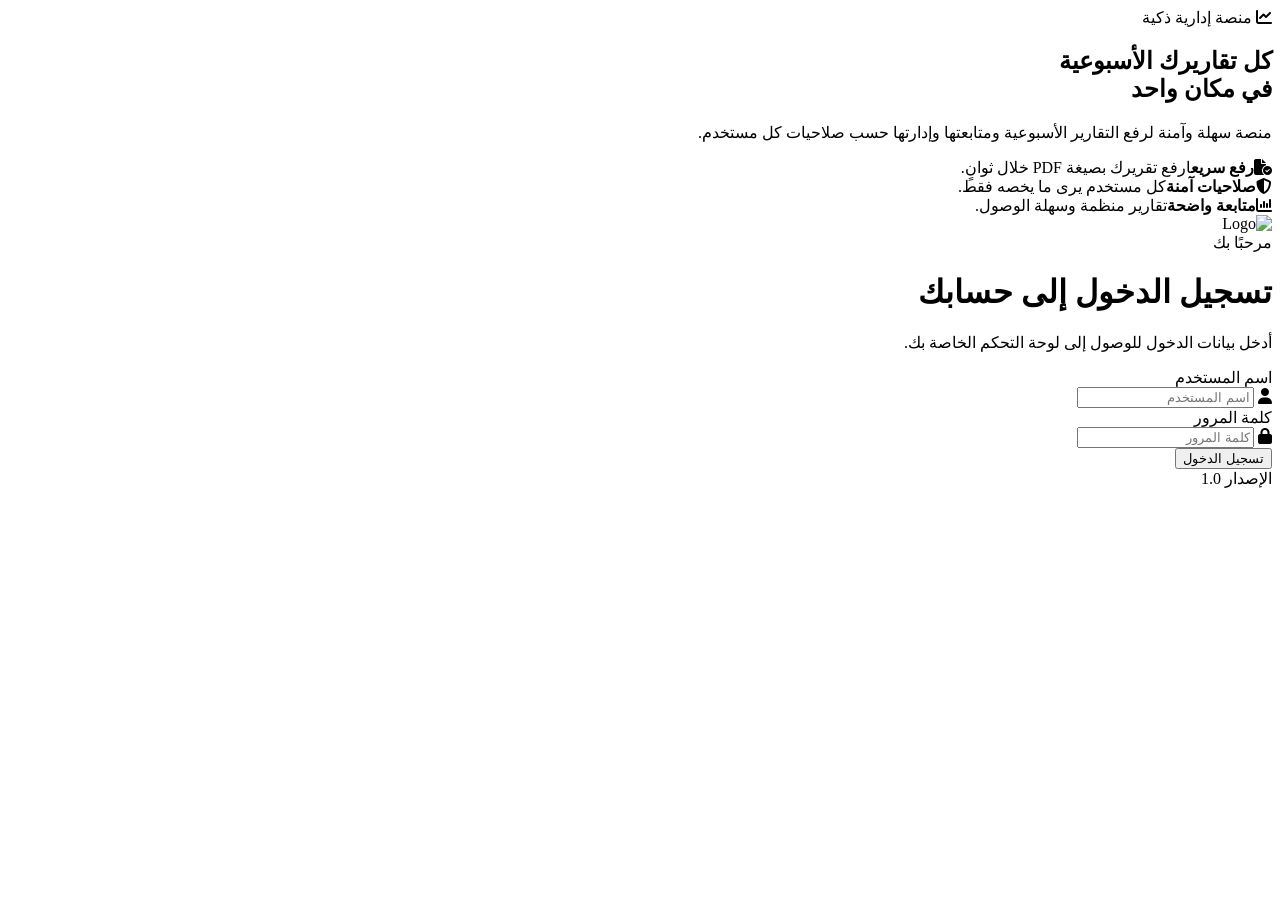
==== index.html @ be296bed "Add files via upload" ====
<!DOCTYPE html>
<html lang="ar" dir="rtl">

<head>

    <meta charset="UTF-8">

    <meta name="viewport"
          content="width=device-width, initial-scale=1.0">

    <title>نظام التقارير الأسبوعية</title>

    <meta name="theme-color"
          content="#4F46E5">

    <!-- Cairo Font -->

    <link rel="preconnect"
          href="https://fonts.googleapis.com">

    <link rel="preconnect"
          href="https://fonts.gstatic.com"
          crossorigin>

    <link href="https://fonts.googleapis.com/css2?family=Cairo:wght@300;400;600;700;800&display=swap"
          rel="stylesheet">

    <!-- Font Awesome -->

    <link rel="stylesheet"
          href="https://cdnjs.cloudflare.com/ajax/libs/font-awesome/6.7.2/css/all.min.css">

    <!-- CSS -->

    <link rel="stylesheet"
          href="css/variables.css">

    <link rel="stylesheet"
          href="css/theme.css">

    <link rel="stylesheet"
          href="css/animations.css">

    <link rel="stylesheet"
          href="css/login.css">

<link rel="stylesheet" href="css/dialog.css">
</head>

<body>

<div class="login-wrapper">

    <section class="login-brand"><div class="brand-content"><div class="brand-badge"><i class="fa-solid fa-chart-line"></i> منصة إدارية ذكية</div><h1 class="brand-title">كل تقاريرك الأسبوعية<br><span>في مكان واحد</span></h1><p class="brand-description">منصة سهلة وآمنة لرفع التقارير الأسبوعية ومتابعتها وإدارتها حسب صلاحيات كل مستخدم.</p><div class="brand-features"><div class="brand-feature"><i class="fa-solid fa-file-circle-check"></i><b>رفع سريع</b><span>ارفع تقريرك بصيغة PDF خلال ثوانٍ.</span></div><div class="brand-feature"><i class="fa-solid fa-shield-halved"></i><b>صلاحيات آمنة</b><span>كل مستخدم يرى ما يخصه فقط.</span></div><div class="brand-feature"><i class="fa-solid fa-chart-column"></i><b>متابعة واضحة</b><span>تقارير منظمة وسهلة الوصول.</span></div></div></div></section><div class="login-card fade-up">

        <!-- Logo -->

        <div class="logo float">

            <img src="assets/logo.png"
                 alt="Logo">

        </div>

        <!-- Title -->

        <div class="login-kicker">مرحبًا بك</div><h1 class="login-title">تسجيل الدخول إلى حسابك</h1>

        <p class="login-subtitle">أدخل بيانات الدخول للوصول إلى لوحة التحكم الخاصة بك.</p>

        <!-- Login Form -->

        <form class="login-form">

            <label class="login-label">اسم المستخدم</label><div class="input-group">

                <i class="fa-solid fa-user"></i>

                <input
                    id="username"
                    type="text"
                    placeholder="اسم المستخدم">

            </div>

            <label class="login-label">كلمة المرور</label><div class="input-group">

                <i class="fa-solid fa-lock"></i>

                <input
                    id="password"
                    type="password"
                    placeholder="كلمة المرور">

            </div>

            <button
                id="loginBtn"
                type="button"
                class="login-btn ripple">

                <span id="loginText">

                    تسجيل الدخول

                </span>

            </button>

        </form>

        <div class="login-footer">

            الإصدار 1.0

        </div>

    </div>

</div>

<script src="js/config.js"></script>

<script src="js/storage.js"></script>

<script src="js/api.js"></script>

<script src="js/auth.js"></script>

<script src="js/dialog.js"></script>
</body>

</html>
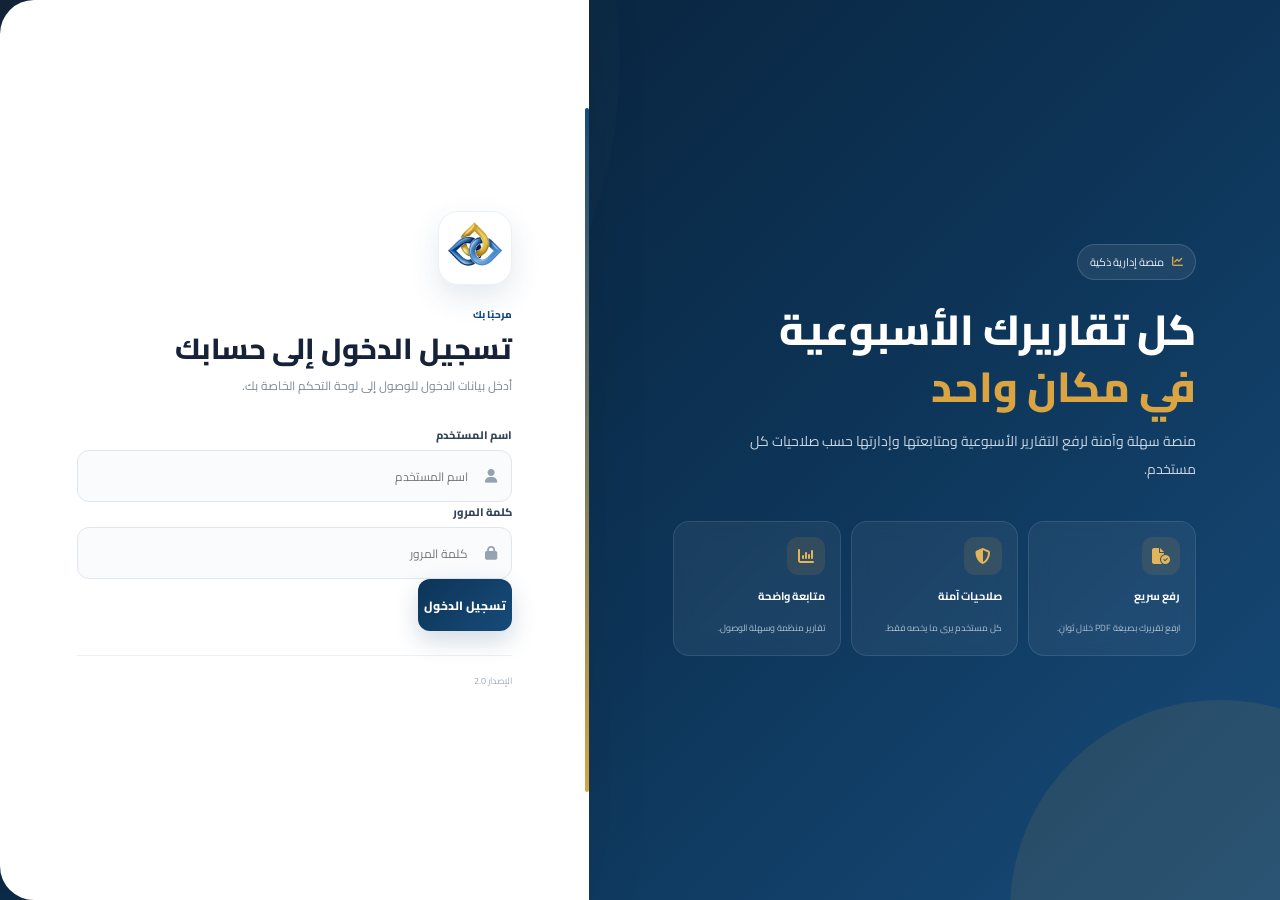
==== commit 0ae1a0c8: "Enable PWA installation metadata and service worker registration" ====
--- a/index.html
+++ b/index.html
@@ -1,133 +1,12 @@
 <!DOCTYPE html>
 <html lang="ar" dir="rtl">
-
 <head>
-
-    <meta charset="UTF-8">
-
-    <meta name="viewport"
-          content="width=device-width, initial-scale=1.0">
-
-    <title>نظام التقارير الأسبوعية</title>
-
-    <meta name="theme-color"
-          content="#4F46E5">
-
-    <!-- Cairo Font -->
-
-    <link rel="preconnect"
-          href="https://fonts.googleapis.com">
-
-    <link rel="preconnect"
-          href="https://fonts.gstatic.com"
-          crossorigin>
-
-    <link href="https://fonts.googleapis.com/css2?family=Cairo:wght@300;400;600;700;800&display=swap"
-          rel="stylesheet">
-
-    <!-- Font Awesome -->
-
-    <link rel="stylesheet"
-          href="https://cdnjs.cloudflare.com/ajax/libs/font-awesome/6.7.2/css/all.min.css">
-
-    <!-- CSS -->
-
-    <link rel="stylesheet"
-          href="css/variables.css">
-
-    <link rel="stylesheet"
-          href="css/theme.css">
-
-    <link rel="stylesheet"
-          href="css/animations.css">
-
-    <link rel="stylesheet"
-          href="css/login.css">
-
-<link rel="stylesheet" href="css/dialog.css">
-</head>
-
-<body>
-
-<div class="login-wrapper">
-
-    <section class="login-brand"><div class="brand-content"><div class="brand-badge"><i class="fa-solid fa-chart-line"></i> منصة إدارية ذكية</div><h1 class="brand-title">كل تقاريرك الأسبوعية<br><span>في مكان واحد</span></h1><p class="brand-description">منصة سهلة وآمنة لرفع التقارير الأسبوعية ومتابعتها وإدارتها حسب صلاحيات كل مستخدم.</p><div class="brand-features"><div class="brand-feature"><i class="fa-solid fa-file-circle-check"></i><b>رفع سريع</b><span>ارفع تقريرك بصيغة PDF خلال ثوانٍ.</span></div><div class="brand-feature"><i class="fa-solid fa-shield-halved"></i><b>صلاحيات آمنة</b><span>كل مستخدم يرى ما يخصه فقط.</span></div><div class="brand-feature"><i class="fa-solid fa-chart-column"></i><b>متابعة واضحة</b><span>تقارير منظمة وسهلة الوصول.</span></div></div></div></section><div class="login-card fade-up">
-
-        <!-- Logo -->
-
-        <div class="logo float">
-
-            <img src="assets/logo.png"
-                 alt="Logo">
-
-        </div>
-
-        <!-- Title -->
-
-        <div class="login-kicker">مرحبًا بك</div><h1 class="login-title">تسجيل الدخول إلى حسابك</h1>
-
-        <p class="login-subtitle">أدخل بيانات الدخول للوصول إلى لوحة التحكم الخاصة بك.</p>
-
-        <!-- Login Form -->
-
-        <form class="login-form">
-
-            <label class="login-label">اسم المستخدم</label><div class="input-group">
-
-                <i class="fa-solid fa-user"></i>
-
-                <input
-                    id="username"
-                    type="text"
-                    placeholder="اسم المستخدم">
-
-            </div>
-
-            <label class="login-label">كلمة المرور</label><div class="input-group">
-
-                <i class="fa-solid fa-lock"></i>
-
-                <input
-                    id="password"
-                    type="password"
-                    placeholder="كلمة المرور">
-
-            </div>
-
-            <button
-                id="loginBtn"
-                type="button"
-                class="login-btn ripple">
-
-                <span id="loginText">
-
-                    تسجيل الدخول
-
-                </span>
-
-            </button>
-
-        </form>
-
-        <div class="login-footer">
-
-            الإصدار 1.0
-
-        </div>
-
-    </div>
-
-</div>
-
-<script src="js/config.js"></script>
-
-<script src="js/storage.js"></script>
-
-<script src="js/api.js"></script>
-
-<script src="js/auth.js"></script>
-
-<script src="js/dialog.js"></script>
-</body>
-
-</html>
+<meta charset="UTF-8"><meta name="viewport" content="width=device-width, initial-scale=1.0">
+<title>نظام التقارير الأسبوعية</title><meta name="theme-color" content="#4F46E5"><meta name="mobile-web-app-capable" content="yes"><meta name="apple-mobile-web-app-capable" content="yes"><meta name="apple-mobile-web-app-title" content="التقارير الأسبوعية">
+<link rel="manifest" href="manifest.webmanifest"><link rel="apple-touch-icon" href="logo.png">
+<link rel="preconnect" href="https://fonts.googleapis.com"><link rel="preconnect" href="https://fonts.gstatic.com" crossorigin><link href="https://fonts.googleapis.com/css2?family=Cairo:wght@300;400;600;700;800&display=swap" rel="stylesheet"><link rel="stylesheet" href="https://cdnjs.cloudflare.com/ajax/libs/font-awesome/6.7.2/css/all.min.css"><link rel="stylesheet" href="css/variables.css"><link rel="stylesheet" href="css/theme.css"><link rel="stylesheet" href="css/animations.css"><link rel="stylesheet" href="css/login.css"><link rel="stylesheet" href="css/dialog.css">
+<style>#pwaInstallBanner{position:fixed;z-index:99999;left:16px;right:16px;bottom:16px;display:flex;align-items:center;gap:12px;padding:14px 16px;background:#fff;border:1px solid #e5e7eb;border-radius:18px;box-shadow:0 12px 40px rgba(0,0,0,.16);font-family:Cairo,sans-serif}.pwa-install-icon{width:46px;height:46px;flex:0 0 46px;border-radius:12px;overflow:hidden;background:#f3f4f6}.pwa-install-icon img{width:100%;height:100%;object-fit:cover}.pwa-install-content{flex:1;min-width:0;display:flex;flex-direction:column}.pwa-install-content strong{font-size:14px}.pwa-install-content span{font-size:11px;color:#6b7280}#pwaInstallAction{border:0;border-radius:10px;padding:9px 14px;background:#4F46E5;color:#fff;font-family:inherit;font-weight:700;cursor:pointer;white-space:nowrap}#pwaInstallClose{border:0;background:transparent;font-size:22px;color:#6b7280;cursor:pointer;padding:2px 5px}@media(max-width:520px){#pwaInstallBanner{left:10px;right:10px;bottom:10px;padding:11px}}</style>
+</head><body>
+<div class="login-wrapper"><section class="login-brand"><div class="brand-content"><div class="brand-badge"><i class="fa-solid fa-chart-line"></i> منصة إدارية ذكية</div><h1 class="brand-title">كل تقاريرك الأسبوعية<br><span>في مكان واحد</span></h1><p class="brand-description">منصة سهلة وآمنة لرفع التقارير الأسبوعية ومتابعتها وإدارتها حسب صلاحيات كل مستخدم.</p><div class="brand-features"><div class="brand-feature"><i class="fa-solid fa-file-circle-check"></i><b>رفع سريع</b><span>ارفع تقريرك بصيغة PDF خلال ثوانٍ.</span></div><div class="brand-feature"><i class="fa-solid fa-shield-halved"></i><b>صلاحيات آمنة</b><span>كل مستخدم يرى ما يخصه فقط.</span></div><div class="brand-feature"><i class="fa-solid fa-chart-column"></i><b>متابعة واضحة</b><span>تقارير منظمة وسهلة الوصول.</span></div></div></div></section><div class="login-card fade-up"><div class="logo float"><img src="assets/logo.png" alt="Logo"></div><div class="login-kicker">مرحبًا بك</div><h1 class="login-title">تسجيل الدخول إلى حسابك</h1><p class="login-subtitle">أدخل بيانات الدخول للوصول إلى لوحة التحكم الخاصة بك.</p><form class="login-form"><label class="login-label">اسم المستخدم</label><div class="input-group"><i class="fa-solid fa-user"></i><input id="username" type="text" placeholder="اسم المستخدم"></div><label class="login-label">كلمة المرور</label><div class="input-group"><i class="fa-solid fa-lock"></i><input id="password" type="password" placeholder="كلمة المرور"></div><button id="loginBtn" type="button" class="login-btn ripple"><span id="loginText">تسجيل الدخول</span></button></form><div class="login-footer">الإصدار 2.0</div></div></div>
+<script src="js/config.js"></script><script src="js/storage.js"></script><script src="js/api.js"></script><script src="js/auth.js"></script><script src="js/dialog.js"></script><script src="js/pwa.js"></script><script>if('serviceWorker' in navigator){window.addEventListener('load',()=>navigator.serviceWorker.register('./service-worker.js').catch(console.error));}</script>
+</body></html>
--- a/css/variables.css
+++ b/css/variables.css
@@ -0,0 +1,38 @@
+:root{
+  --primary:#174b7a;
+  --primary-light:#2f6fa7;
+  --primary-dark:#0d3457;
+  --secondary:#0e7490;
+  --accent:#d9a441;
+  --success:#15803d;
+  --warning:#b7791f;
+  --danger:#c62828;
+  --info:#087ea4;
+
+  --background:#f4f7fb;
+  --surface:#ffffff;
+  --surface-2:#f8fafc;
+  --surface-3:#eef4f8;
+  --border:#e2e8f0;
+
+  --text:#172033;
+  --text-light:#718096;
+  --text-muted:#9aa6b5;
+  --text-white:#fff;
+
+  --radius-xs:8px;
+  --radius-sm:12px;
+  --radius-md:16px;
+  --radius-lg:22px;
+  --radius-xl:30px;
+
+  --shadow-sm:0 4px 16px rgba(23,32,51,.05);
+  --shadow-md:0 12px 32px rgba(23,32,51,.08);
+  --shadow-lg:0 24px 70px rgba(23,32,51,.14);
+
+  --transition:.24s ease;
+  --transition-fast:.16s ease;
+
+  --container:1400px;
+  --header-height:76px;
+}
--- a/css/theme.css
+++ b/css/theme.css
@@ -0,0 +1,16 @@
+*{box-sizing:border-box}
+html{scroll-behavior:smooth}
+body{margin:0;font-family:"Cairo",sans-serif;background:var(--background);color:var(--text);direction:rtl;min-height:100vh;-webkit-font-smoothing:antialiased;text-rendering:optimizeLegibility}
+a{text-decoration:none;color:inherit}
+button,input,select,textarea{font:inherit}
+button{border:0;outline:0;cursor:pointer}
+img{display:block;max-width:100%}
+::selection{background:rgba(23,75,122,.18);color:var(--primary-dark)}
+:focus-visible{outline:3px solid rgba(23,75,122,.18);outline-offset:2px}
+::-webkit-scrollbar{width:8px;height:8px}
+::-webkit-scrollbar-track{background:#eef2f6}
+::-webkit-scrollbar-thumb{background:#b9c6d3;border-radius:99px}
+::-webkit-scrollbar-thumb:hover{background:#8fa1b3}
+body.dark{--background:#0d1726;--surface:#132238;--surface-2:#18283d;--surface-3:#1d3048;--border:#29405a;--text:#f3f7fb;--text-light:#b6c2d0;--text-muted:#8d9caf;--shadow-sm:0 4px 18px rgba(0,0,0,.18);--shadow-md:0 14px 36px rgba(0,0,0,.25)}
+body.dark .header,body.dark #content,body.dark .menu-card,body.dark .employee-header,body.dark .card,body.dark .modal-card,body.dark table{background:var(--surface)}
+body.dark input,body.dark select{background:var(--surface-2)!important;color:var(--text)!important;border-color:var(--border)!important}
--- a/css/animations.css
+++ b/css/animations.css
@@ -0,0 +1 @@
+@keyframes fadeIn{from{opacity:0}to{opacity:1}}@keyframes fadeUp{from{opacity:0;transform:translateY(18px)}to{opacity:1;transform:none}}@keyframes zoomIn{from{opacity:0;transform:scale(.97)}to{opacity:1;transform:scale(1)}}.fade-in{animation:fadeIn .45s ease both}.fade-up{animation:fadeUp .5s ease both}.zoom-in{animation:zoomIn .3s ease both}.float{animation:float 4s ease-in-out infinite}@keyframes float{0%,100%{transform:translateY(0)}50%{transform:translateY(-6px)}}@keyframes rotate{to{transform:rotate(360deg)}}.spinner{width:20px;height:20px;border:3px solid #ffffff55;border-top-color:#fff;border-radius:50%;animation:rotate .8s linear infinite}.hover-up{transition:var(--transition)}.hover-up:hover{transform:translateY(-3px)}.ripple{position:relative;overflow:hidden}
--- a/css/login.css
+++ b/css/login.css
@@ -0,0 +1 @@
+body{background:#071a2f}.login-wrapper{min-height:100vh;display:grid;grid-template-columns:minmax(0,1.08fr) minmax(430px,.92fr);position:relative;overflow:hidden;background:linear-gradient(135deg,#071a2f,#0d3457 58%,#174b7a)}.login-wrapper:before{content:"";position:absolute;width:620px;height:620px;border-radius:50%;top:-250px;left:-180px;background:rgba(255,255,255,.05);box-shadow:0 0 0 90px rgba(255,255,255,.015),0 0 0 180px rgba(255,255,255,.01)}.login-wrapper:after{content:"";position:absolute;width:420px;height:420px;border-radius:50%;bottom:-220px;right:-150px;background:rgba(217,164,65,.1)}.login-brand{position:relative;z-index:2;display:flex;align-items:center;justify-content:center;padding:55px;color:#fff}.brand-content{width:min(560px,90%);text-align:right}.brand-badge{display:inline-flex;align-items:center;gap:8px;padding:7px 12px;border:1px solid #ffffff26;border-radius:99px;background:#ffffff12;font-size:11px;color:#e9f0f7;margin-bottom:22px}.brand-badge i{color:#d9a441}.brand-title{font-size:42px;line-height:1.35;font-weight:800;margin:0 0 12px}.brand-title span{color:#d9a441}.brand-description{font-size:14px;line-height:2;color:#c8d5e3;max-width:500px;margin:0}.brand-features{display:grid;grid-template-columns:repeat(3,1fr);gap:10px;margin-top:38px}.brand-feature{min-height:105px;padding:15px;border:1px solid #ffffff1a;border-radius:16px;background:#ffffff0e;backdrop-filter:blur(10px)}.brand-feature i{width:38px;height:38px;border-radius:11px;display:flex;align-items:center;justify-content:center;background:#d9a4411f;color:#e3b55a;margin-bottom:11px}.brand-feature b{display:block;font-size:11px;margin-bottom:4px}.brand-feature span{font-size:9px;color:#aebfd0;line-height:1.7}.login-card{position:relative;z-index:3;min-height:100vh;background:#fff;display:flex;flex-direction:column;justify-content:center;padding:55px clamp(28px,6vw,85px);box-shadow:-30px 0 90px #00000029;border-radius:34px 0 0 34px}.login-card:after{content:"";position:absolute;right:0;top:12%;width:4px;height:76%;border-radius:99px;background:linear-gradient(#174b7a,#d9a441)}.login-card .logo{width:74px;height:74px;border-radius:20px;object-fit:contain;padding:8px;background:#fff;border:1px solid #edf1f5;box-shadow:0 12px 30px #174b7a1f;margin:0 0 20px}.login-title{font-size:29px;font-weight:800;color:#152238;line-height:1.4;margin:0 0 6px}.login-subtitle{font-size:12px;color:#7b8999;line-height:1.9;margin:0 0 27px}.login-kicker{font-size:10px;font-weight:800;color:#174b7a;margin-bottom:5px}.login-label{font-size:11px;font-weight:800;color:#34445a;margin-bottom:5px;display:block}.input-group{position:relative}.input-group i{position:absolute;right:15px;top:50%;transform:translateY(-50%);color:#94a2b1;font-size:14px;transition:.2s}.input-group input{width:100%;height:52px;border:1px solid #dfe6ee;border-radius:12px;background:#f9fbfd;color:#172033;font-size:12px;padding:0 43px 0 15px;outline:0;transition:.2s}.input-group input:focus{background:#fff;border-color:#174b7a;box-shadow:0 0 0 4px #174b7a12}.input-group:focus-within i{color:#174b7a}.login-btn{height:52px;border-radius:12px;background:linear-gradient(135deg,#0d3457,#174b7a);color:#fff;font-size:12px;font-weight:800;box-shadow:0 10px 24px #174b7a33;transition:.2s}.login-btn:hover{transform:translateY(-2px);box-shadow:0 15px 30px #174b7a40}.login-footer{margin-top:24px;color:#a0acba;font-size:9px;border-top:1px solid #edf1f5;padding-top:16px}.login-options{display:flex;justify-content:space-between;align-items:center;font-size:10px;color:#718096;margin:2px 0 8px}.login-options label{display:flex;align-items:center;gap:6px}.login-options input{accent-color:#174b7a}.login-options a{color:#174b7a;font-weight:800}@media(max-width:1000px){.login-wrapper{grid-template-columns:1fr}.login-brand{display:none}.login-card{min-height:100vh;border-radius:0;max-width:560px;width:100%;margin:auto;padding:45px 28px}.login-card:after{display:none}}@media(max-width:520px){.login-card{padding:34px 20px}.login-title{font-size:25px}}
--- a/css/dialog.css
+++ b/css/dialog.css
@@ -0,0 +1 @@
+#siteDialogOverlay{position:fixed;inset:0;background:#05111e8a;backdrop-filter:blur(7px);display:flex;align-items:center;justify-content:center;padding:18px;z-index:11000;opacity:0;visibility:hidden;transition:.2s}#siteDialogOverlay.show{opacity:1;visibility:visible}.site-dialog{width:min(430px,100%);background:#fff;border:1px solid #e5ebf1;border-radius:20px;padding:24px;box-shadow:0 30px 90px #0003;transform:translateY(10px) scale(.98);transition:.2s}.show .site-dialog{transform:none}.site-dialog-icon{width:54px;height:54px;border-radius:16px;display:flex;align-items:center;justify-content:center;margin-bottom:14px;font-size:22px}.success{background:#eaf8ef;color:#16803d}.error{background:#fff0f0;color:#c62828}.warning{background:#fff7e6;color:#a96d00}.confirm{background:#eef5fa;color:#174b7a}.site-dialog h3{margin:0 0 7px;font-size:17px;color:#172033}.site-dialog p{margin:0;color:#718096;font-size:11px;line-height:1.9}.site-dialog-actions{display:flex;justify-content:flex-end;gap:8px;margin-top:20px}.site-dialog-actions button{height:40px;padding:0 16px;border-radius:10px;font-size:11px;font-weight:800;cursor:pointer}.dialog-cancel{background:#eef2f5;color:#526174}.dialog-ok{background:#174b7a;color:#fff}.dialog-danger{background:#c62828;color:#fff}
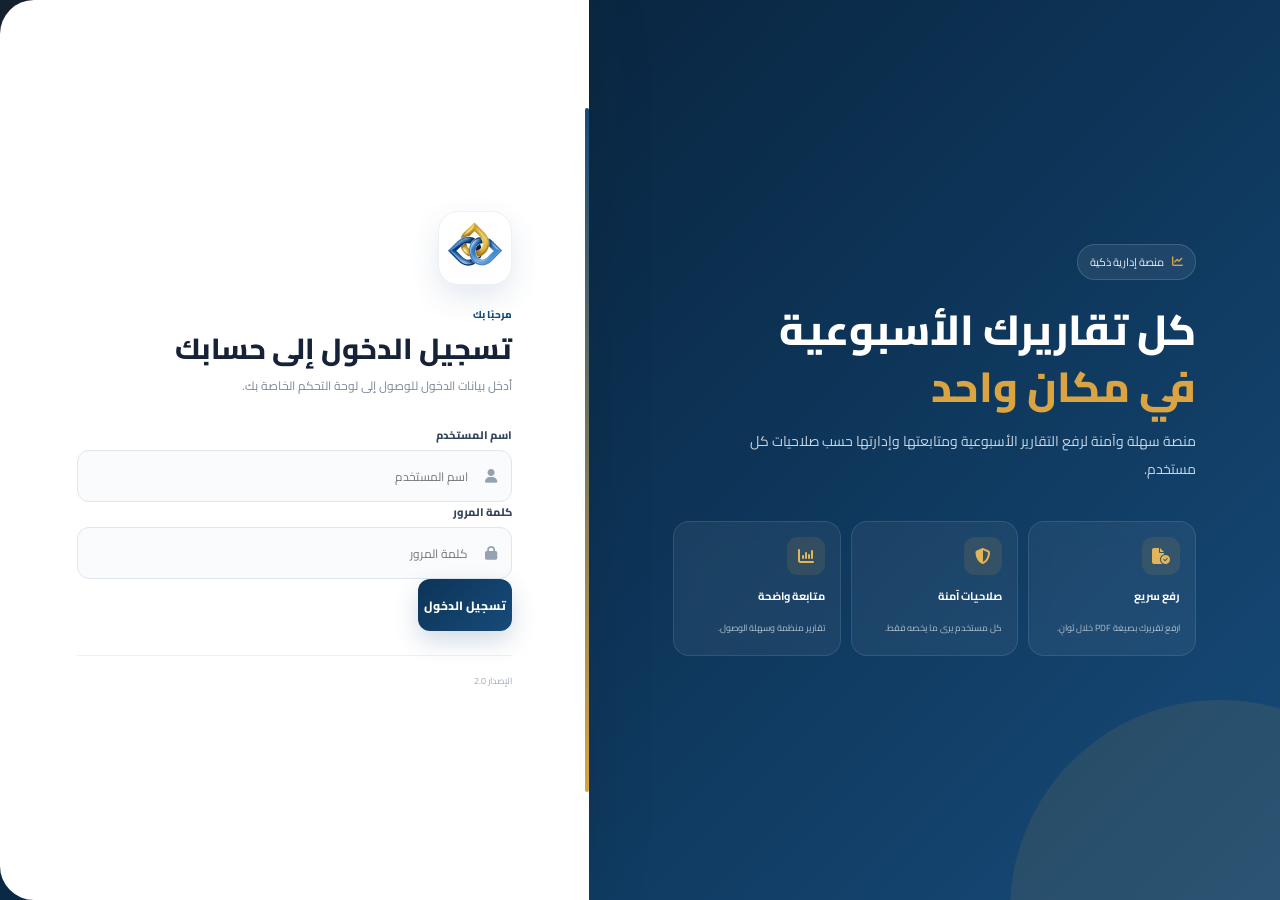
==== commit bc70f7e0: "Apply modern visual layer to login screen" ====
--- a/index.html
+++ b/index.html
@@ -4,7 +4,7 @@
 <meta charset="UTF-8"><meta name="viewport" content="width=device-width, initial-scale=1.0">
 <title>نظام التقارير الأسبوعية</title><meta name="theme-color" content="#4F46E5"><meta name="mobile-web-app-capable" content="yes"><meta name="apple-mobile-web-app-capable" content="yes"><meta name="apple-mobile-web-app-title" content="التقارير الأسبوعية">
 <link rel="manifest" href="manifest.webmanifest"><link rel="apple-touch-icon" href="logo.png">
-<link rel="preconnect" href="https://fonts.googleapis.com"><link rel="preconnect" href="https://fonts.gstatic.com" crossorigin><link href="https://fonts.googleapis.com/css2?family=Cairo:wght@300;400;600;700;800&display=swap" rel="stylesheet"><link rel="stylesheet" href="https://cdnjs.cloudflare.com/ajax/libs/font-awesome/6.7.2/css/all.min.css"><link rel="stylesheet" href="css/variables.css"><link rel="stylesheet" href="css/theme.css"><link rel="stylesheet" href="css/animations.css"><link rel="stylesheet" href="css/login.css"><link rel="stylesheet" href="css/dialog.css">
+<link rel="preconnect" href="https://fonts.googleapis.com"><link rel="preconnect" href="https://fonts.gstatic.com" crossorigin><link href="https://fonts.googleapis.com/css2?family=Cairo:wght@300;400;600;700;800&display=swap" rel="stylesheet"><link rel="stylesheet" href="https://cdnjs.cloudflare.com/ajax/libs/font-awesome/6.7.2/css/all.min.css"><link rel="stylesheet" href="css/variables.css"><link rel="stylesheet" href="css/theme.css"><link rel="stylesheet" href="css/animations.css"><link rel="stylesheet" href="css/login.css"><link rel="stylesheet" href="css/app-modern.css"><link rel="stylesheet" href="css/dialog.css">
 <style>#pwaInstallBanner{position:fixed;z-index:99999;left:16px;right:16px;bottom:16px;display:flex;align-items:center;gap:12px;padding:14px 16px;background:#fff;border:1px solid #e5e7eb;border-radius:18px;box-shadow:0 12px 40px rgba(0,0,0,.16);font-family:Cairo,sans-serif}.pwa-install-icon{width:46px;height:46px;flex:0 0 46px;border-radius:12px;overflow:hidden;background:#f3f4f6}.pwa-install-icon img{width:100%;height:100%;object-fit:cover}.pwa-install-content{flex:1;min-width:0;display:flex;flex-direction:column}.pwa-install-content strong{font-size:14px}.pwa-install-content span{font-size:11px;color:#6b7280}#pwaInstallAction{border:0;border-radius:10px;padding:9px 14px;background:#4F46E5;color:#fff;font-family:inherit;font-weight:700;cursor:pointer;white-space:nowrap}#pwaInstallClose{border:0;background:transparent;font-size:22px;color:#6b7280;cursor:pointer;padding:2px 5px}@media(max-width:520px){#pwaInstallBanner{left:10px;right:10px;bottom:10px;padding:11px}}</style>
 </head><body>
 <div class="login-wrapper"><section class="login-brand"><div class="brand-content"><div class="brand-badge"><i class="fa-solid fa-chart-line"></i> منصة إدارية ذكية</div><h1 class="brand-title">كل تقاريرك الأسبوعية<br><span>في مكان واحد</span></h1><p class="brand-description">منصة سهلة وآمنة لرفع التقارير الأسبوعية ومتابعتها وإدارتها حسب صلاحيات كل مستخدم.</p><div class="brand-features"><div class="brand-feature"><i class="fa-solid fa-file-circle-check"></i><b>رفع سريع</b><span>ارفع تقريرك بصيغة PDF خلال ثوانٍ.</span></div><div class="brand-feature"><i class="fa-solid fa-shield-halved"></i><b>صلاحيات آمنة</b><span>كل مستخدم يرى ما يخصه فقط.</span></div><div class="brand-feature"><i class="fa-solid fa-chart-column"></i><b>متابعة واضحة</b><span>تقارير منظمة وسهلة الوصول.</span></div></div></div></section><div class="login-card fade-up"><div class="logo float"><img src="assets/logo.png" alt="Logo"></div><div class="login-kicker">مرحبًا بك</div><h1 class="login-title">تسجيل الدخول إلى حسابك</h1><p class="login-subtitle">أدخل بيانات الدخول للوصول إلى لوحة التحكم الخاصة بك.</p><form class="login-form"><label class="login-label">اسم المستخدم</label><div class="input-group"><i class="fa-solid fa-user"></i><input id="username" type="text" placeholder="اسم المستخدم"></div><label class="login-label">كلمة المرور</label><div class="input-group"><i class="fa-solid fa-lock"></i><input id="password" type="password" placeholder="كلمة المرور"></div><button id="loginBtn" type="button" class="login-btn ripple"><span id="loginText">تسجيل الدخول</span></button></form><div class="login-footer">الإصدار 2.0</div></div></div>
--- a/css/app-modern.css
+++ b/css/app-modern.css
@@ -0,0 +1,39 @@
+/* Reports System — Modern UI layer. Presentation only: no API/data behavior changes. */
+:root{--ui-primary:#174b7a;--ui-primary-2:#0b3558;--ui-accent:#d9a441;--ui-ink:#142235;--ui-muted:#718096;--ui-line:#e5ebf2;--ui-bg:#f3f6fa;--ui-card:rgba(255,255,255,.92);--ui-shadow:0 14px 45px rgba(20,45,70,.08);--ui-shadow-hover:0 20px 55px rgba(20,45,70,.13)}
+html{background:var(--ui-bg)}body{font-family:"Cairo",sans-serif;-webkit-font-smoothing:antialiased}
+/* Shared dashboard polish */
+.dashboard{background:radial-gradient(circle at 90% 0%,rgba(217,164,65,.07),transparent 28%),radial-gradient(circle at 5% 20%,rgba(23,75,122,.06),transparent 30%),linear-gradient(180deg,#f8fafc,#eef3f7)!important}
+.dashboard .header{border-color:rgba(255,255,255,.75)!important;box-shadow:0 16px 45px rgba(23,75,122,.09)!important}
+.dashboard .menu-card{position:relative;overflow:hidden;border-radius:18px!important}
+.dashboard .menu-card:after{content:"";position:absolute;inset:auto auto -35px -35px;width:90px;height:90px;border-radius:50%;background:rgba(23,75,122,.045);pointer-events:none}
+.dashboard #content{border-radius:22px!important;box-shadow:0 14px 45px rgba(20,45,70,.065)!important}
+.dashboard .section-title{padding-bottom:15px;border-bottom:1px solid #edf1f5}
+.dashboard .table-container{box-shadow:0 7px 22px rgba(20,45,70,.035)}
+.dashboard table tbody tr{transition:background .18s ease,transform .18s ease}
+.dashboard table tbody tr:hover{transform:translateX(-1px)}
+.dashboard .modal-card{border:1px solid rgba(255,255,255,.8);box-shadow:0 30px 90px rgba(8,25,42,.2)!important}
+/* Employee */
+.employee-container{position:relative}
+.employee-container:before{content:"";position:fixed;z-index:-1;width:520px;height:520px;border-radius:50%;top:-250px;left:-180px;background:rgba(23,75,122,.055);filter:blur(2px);pointer-events:none}
+.employee-header{box-shadow:0 18px 55px rgba(23,75,122,.16)!important;border:1px solid rgba(255,255,255,.15)!important}
+.employee-welcome,.employee-stats .stat-card,.employee-container .card{box-shadow:0 10px 35px rgba(20,45,70,.055)!important}
+.employee-welcome{border-color:#e7edf3!important}
+.employee-container .card{border-color:#e3eaf1!important}
+.employee-container .upload-box{background:linear-gradient(145deg,#fbfdff,#f5f9fc)!important}
+.employee-container .upload-box:hover{box-shadow:inset 0 0 0 1px rgba(23,75,122,.06),0 10px 28px rgba(23,75,122,.07)}
+.employee-container #uploadBtn{background:linear-gradient(135deg,#0a3153,#1b5b8f)!important}
+.employee-container .reports-tools input:focus,.employee-container .reports-tools select:focus{box-shadow:0 0 0 4px rgba(23,75,122,.08)!important}
+.employee-container .report-item{box-shadow:0 4px 16px rgba(20,45,70,.025)}
+.employee-container .report-item:hover{box-shadow:0 9px 24px rgba(20,45,70,.065)!important}
+/* Login */
+.login-wrapper{background:radial-gradient(circle at 15% 15%,rgba(217,164,65,.13),transparent 24%),linear-gradient(135deg,#06182b,#0d3457 55%,#174b7a)!important}
+.login-wrapper:before{opacity:.65}
+.login-brand .brand-content{animation:modernBrandIn .65s ease both}
+.login-card{box-shadow:-35px 0 100px rgba(0,0,0,.2)!important}
+.login-card .logo{transition:transform .25s ease,box-shadow .25s ease}.login-card .logo:hover{transform:translateY(-3px) rotate(-2deg);box-shadow:0 18px 38px rgba(23,75,122,.18)}
+.input-group input{transition:border-color .2s,box-shadow .2s,transform .2s!important}.input-group input:focus{transform:translateY(-1px)}
+.login-btn{position:relative;overflow:hidden}.login-btn:after{content:"";position:absolute;inset:0;background:linear-gradient(110deg,transparent 30%,rgba(255,255,255,.16) 50%,transparent 70%);transform:translateX(-120%);transition:transform .7s}.login-btn:hover:after{transform:translateX(120%)}
+@keyframes modernBrandIn{from{opacity:0;transform:translateY(18px)}to{opacity:1;transform:none}}
+/* Better touch targets and compact mobile navigation */
+@media(max-width:700px){.dashboard .header-left button{width:40px;height:40px}.dashboard .menu-card{min-height:62px}.dashboard #content{min-height:500px}.employee-container .card{box-shadow:0 7px 25px rgba(20,45,70,.045)!important}.login-card{box-shadow:none!important}}
+@media(prefers-reduced-motion:reduce){*,*:before,*:after{animation-duration:.01ms!important;animation-iteration-count:1!important;transition-duration:.01ms!important;scroll-behavior:auto!important}}
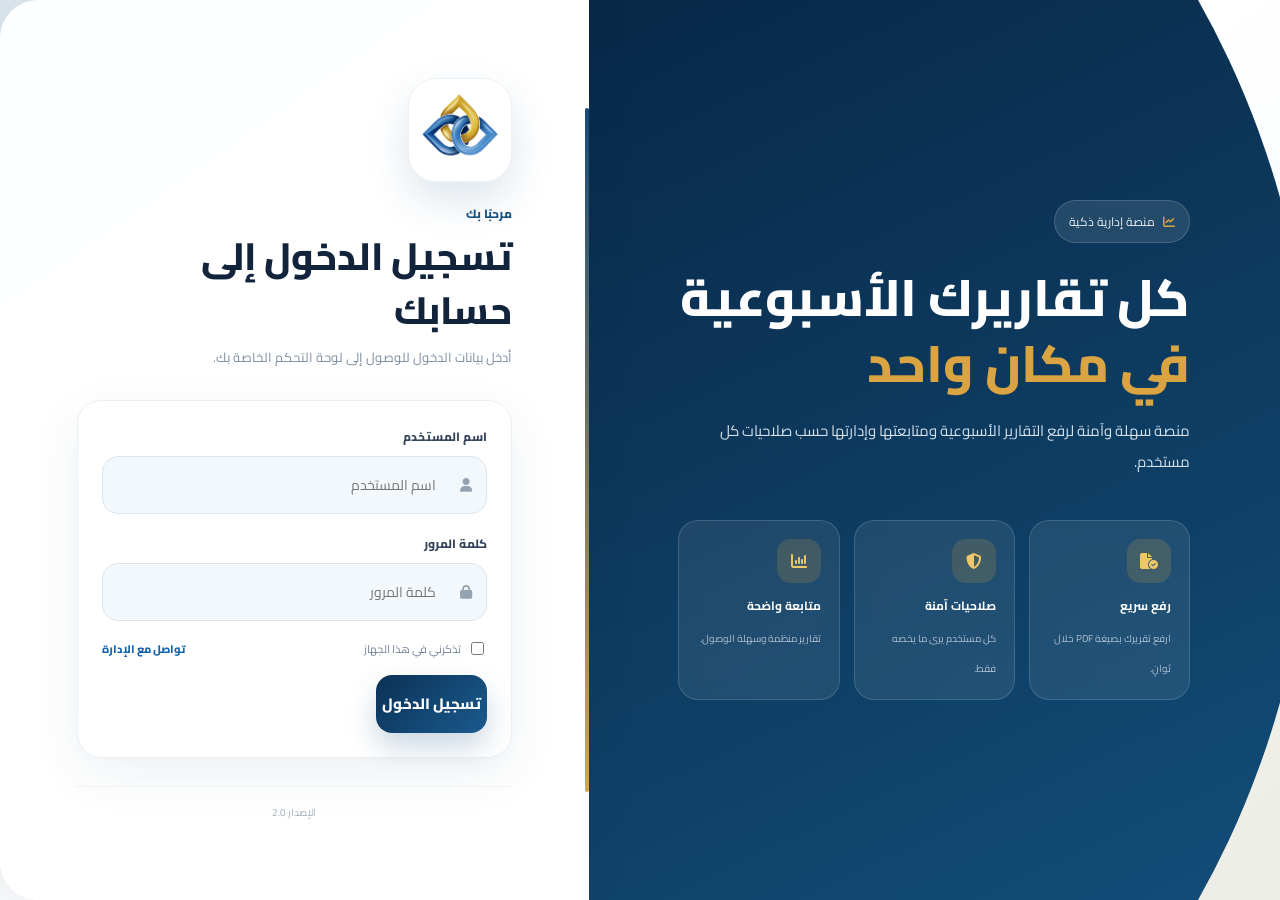
==== commit ab3b434b: "تفعيل تصميم تسجيل الدخول الحديث على التطبيق" ====
--- a/index.html
+++ b/index.html
@@ -1,12 +1,12 @@
 <!DOCTYPE html>
 <html lang="ar" dir="rtl">
 <head>
-<meta charset="UTF-8"><meta name="viewport" content="width=device-width, initial-scale=1.0">
-<title>نظام التقارير الأسبوعية</title><meta name="theme-color" content="#4F46E5"><meta name="mobile-web-app-capable" content="yes"><meta name="apple-mobile-web-app-capable" content="yes"><meta name="apple-mobile-web-app-title" content="التقارير الأسبوعية">
+<meta charset="UTF-8"><meta name="viewport" content="width=device-width, initial-scale=1.0, viewport-fit=cover">
+<title>نظام التقارير الأسبوعية</title><meta name="theme-color" content="#0b3156"><meta name="mobile-web-app-capable" content="yes"><meta name="apple-mobile-web-app-capable" content="yes"><meta name="apple-mobile-web-app-title" content="التقارير الأسبوعية">
 <link rel="manifest" href="manifest.webmanifest"><link rel="apple-touch-icon" href="logo.png">
-<link rel="preconnect" href="https://fonts.googleapis.com"><link rel="preconnect" href="https://fonts.gstatic.com" crossorigin><link href="https://fonts.googleapis.com/css2?family=Cairo:wght@300;400;600;700;800&display=swap" rel="stylesheet"><link rel="stylesheet" href="https://cdnjs.cloudflare.com/ajax/libs/font-awesome/6.7.2/css/all.min.css"><link rel="stylesheet" href="css/variables.css"><link rel="stylesheet" href="css/theme.css"><link rel="stylesheet" href="css/animations.css"><link rel="stylesheet" href="css/login.css"><link rel="stylesheet" href="css/app-modern.css"><link rel="stylesheet" href="css/dialog.css">
-<style>#pwaInstallBanner{position:fixed;z-index:99999;left:16px;right:16px;bottom:16px;display:flex;align-items:center;gap:12px;padding:14px 16px;background:#fff;border:1px solid #e5e7eb;border-radius:18px;box-shadow:0 12px 40px rgba(0,0,0,.16);font-family:Cairo,sans-serif}.pwa-install-icon{width:46px;height:46px;flex:0 0 46px;border-radius:12px;overflow:hidden;background:#f3f4f6}.pwa-install-icon img{width:100%;height:100%;object-fit:cover}.pwa-install-content{flex:1;min-width:0;display:flex;flex-direction:column}.pwa-install-content strong{font-size:14px}.pwa-install-content span{font-size:11px;color:#6b7280}#pwaInstallAction{border:0;border-radius:10px;padding:9px 14px;background:#4F46E5;color:#fff;font-family:inherit;font-weight:700;cursor:pointer;white-space:nowrap}#pwaInstallClose{border:0;background:transparent;font-size:22px;color:#6b7280;cursor:pointer;padding:2px 5px}@media(max-width:520px){#pwaInstallBanner{left:10px;right:10px;bottom:10px;padding:11px}}</style>
+<link rel="preconnect" href="https://fonts.googleapis.com"><link rel="preconnect" href="https://fonts.gstatic.com" crossorigin><link href="https://fonts.googleapis.com/css2?family=Cairo:wght@300;400;600;700;800&display=swap" rel="stylesheet"><link rel="stylesheet" href="https://cdnjs.cloudflare.com/ajax/libs/font-awesome/6.7.2/css/all.min.css"><link rel="stylesheet" href="css/variables.css"><link rel="stylesheet" href="css/theme.css"><link rel="stylesheet" href="css/animations.css"><link rel="stylesheet" href="css/login.css"><link rel="stylesheet" href="css/app-modern.css"><link rel="stylesheet" href="css/login-modern.css?v=3"><link rel="stylesheet" href="css/dialog.css">
+<style>#pwaInstallBanner{position:fixed;z-index:99999;left:16px;right:16px;bottom:16px;display:flex;align-items:center;gap:12px;padding:14px 16px;background:#fff;border:1px solid #e5e7eb;border-radius:18px;box-shadow:0 12px 40px rgba(0,0,0,.16);font-family:Cairo,sans-serif}.pwa-install-icon{width:46px;height:46px;flex:0 0 46px;border-radius:12px;overflow:hidden;background:#f3f4f6}.pwa-install-icon img{width:100%;height:100%;object-fit:cover}.pwa-install-content{flex:1;min-width:0;display:flex;flex-direction:column}.pwa-install-content strong{font-size:14px}.pwa-install-content span{font-size:11px;color:#6b7280}#pwaInstallAction{border:0;border-radius:10px;padding:9px 14px;background:#174f7d;color:#fff;font-family:inherit;font-weight:700;cursor:pointer;white-space:nowrap}#pwaInstallClose{border:0;background:transparent;font-size:22px;color:#6b7280;cursor:pointer;padding:2px 5px}@media(max-width:520px){#pwaInstallBanner{left:10px;right:10px;bottom:10px;padding:11px}}</style>
 </head><body>
-<div class="login-wrapper"><section class="login-brand"><div class="brand-content"><div class="brand-badge"><i class="fa-solid fa-chart-line"></i> منصة إدارية ذكية</div><h1 class="brand-title">كل تقاريرك الأسبوعية<br><span>في مكان واحد</span></h1><p class="brand-description">منصة سهلة وآمنة لرفع التقارير الأسبوعية ومتابعتها وإدارتها حسب صلاحيات كل مستخدم.</p><div class="brand-features"><div class="brand-feature"><i class="fa-solid fa-file-circle-check"></i><b>رفع سريع</b><span>ارفع تقريرك بصيغة PDF خلال ثوانٍ.</span></div><div class="brand-feature"><i class="fa-solid fa-shield-halved"></i><b>صلاحيات آمنة</b><span>كل مستخدم يرى ما يخصه فقط.</span></div><div class="brand-feature"><i class="fa-solid fa-chart-column"></i><b>متابعة واضحة</b><span>تقارير منظمة وسهلة الوصول.</span></div></div></div></section><div class="login-card fade-up"><div class="logo float"><img src="assets/logo.png" alt="Logo"></div><div class="login-kicker">مرحبًا بك</div><h1 class="login-title">تسجيل الدخول إلى حسابك</h1><p class="login-subtitle">أدخل بيانات الدخول للوصول إلى لوحة التحكم الخاصة بك.</p><form class="login-form"><label class="login-label">اسم المستخدم</label><div class="input-group"><i class="fa-solid fa-user"></i><input id="username" type="text" placeholder="اسم المستخدم"></div><label class="login-label">كلمة المرور</label><div class="input-group"><i class="fa-solid fa-lock"></i><input id="password" type="password" placeholder="كلمة المرور"></div><button id="loginBtn" type="button" class="login-btn ripple"><span id="loginText">تسجيل الدخول</span></button></form><div class="login-footer">الإصدار 2.0</div></div></div>
+<div class="login-wrapper"><section class="login-brand"><div class="brand-content"><div class="brand-badge"><i class="fa-solid fa-chart-line"></i> منصة إدارية ذكية</div><h1 class="brand-title">كل تقاريرك الأسبوعية<br><span>في مكان واحد</span></h1><p class="brand-description">منصة سهلة وآمنة لرفع التقارير الأسبوعية ومتابعتها وإدارتها حسب صلاحيات كل مستخدم.</p><div class="brand-features"><div class="brand-feature"><i class="fa-solid fa-file-circle-check"></i><b>رفع سريع</b><span>ارفع تقريرك بصيغة PDF خلال ثوانٍ.</span></div><div class="brand-feature"><i class="fa-solid fa-shield-halved"></i><b>صلاحيات آمنة</b><span>كل مستخدم يرى ما يخصه فقط.</span></div><div class="brand-feature"><i class="fa-solid fa-chart-column"></i><b>متابعة واضحة</b><span>تقارير منظمة وسهلة الوصول.</span></div></div></div></section><div class="login-card fade-up"><div class="logo float"><img src="assets/logo.png" alt="شعار جمعية الراكه الدعوية"></div><div class="login-kicker">مرحبًا بك</div><h1 class="login-title">تسجيل الدخول إلى حسابك</h1><p class="login-subtitle">أدخل بيانات الدخول للوصول إلى لوحة التحكم الخاصة بك.</p><form class="login-form"><label class="login-label">اسم المستخدم</label><div class="input-group"><i class="fa-solid fa-user"></i><input id="username" type="text" autocomplete="username" placeholder="اسم المستخدم"></div><label class="login-label">كلمة المرور</label><div class="input-group"><i class="fa-solid fa-lock"></i><input id="password" type="password" autocomplete="current-password" placeholder="كلمة المرور"></div><div class="login-options"><label><input type="checkbox" id="rememberMe"> تذكرني في هذا الجهاز</label><a href="#" onclick="return false">تواصل مع الإدارة</a></div><button id="loginBtn" type="button" class="login-btn ripple"><span id="loginText">تسجيل الدخول</span></button></form><div class="login-footer">الإصدار 2.0</div></div></div>
 <script src="js/config.js"></script><script src="js/storage.js"></script><script src="js/api.js"></script><script src="js/auth.js"></script><script src="js/dialog.js"></script><script src="js/pwa.js"></script><script>if('serviceWorker' in navigator){window.addEventListener('load',()=>navigator.serviceWorker.register('./service-worker.js').catch(console.error));}</script>
 </body></html>
--- a/css/login-modern.css
+++ b/css/login-modern.css
@@ -0,0 +1,30 @@
+/* Modern Login UI - v3 */
+:root{--navy:#0b3156;--navy2:#174f7d;--gold:#d6a441;--ink:#12243c;--muted:#7b8da2;--line:#dce7f1;--surface:#f5f9fc}
+body{background:#f3f7fb!important;font-family:Cairo,sans-serif}
+.login-wrapper{min-height:100svh!important;background:linear-gradient(145deg,#eef5fa 0%,#fff 48%,#eef5fa 100%)!important;grid-template-columns:minmax(0,1.08fr) minmax(430px,.92fr)!important}
+.login-wrapper:before{width:700px;height:700px;top:-330px;left:-240px;background:rgba(23,79,125,.08)!important;box-shadow:0 0 0 110px rgba(23,79,125,.035),0 0 0 220px rgba(23,79,125,.018)!important}
+.login-wrapper:after{width:520px;height:520px;bottom:-310px;right:-180px;background:rgba(214,164,65,.10)!important}
+.login-brand{background:linear-gradient(155deg,#082847,#124d78);clip-path:ellipse(105% 92% at 0% 50%);padding:55px 7vw!important}
+.brand-content{width:min(600px,100%);text-align:right}
+.brand-badge{background:rgba(255,255,255,.10)!important;border-color:rgba(255,255,255,.16)!important;padding:9px 14px!important;font-size:12px!important}
+.brand-title{font-size:clamp(38px,4vw,58px)!important;line-height:1.28!important;margin-bottom:18px!important}
+.brand-description{font-size:15px!important;line-height:2.1!important;color:#d4e0ea!important}
+.brand-features{gap:14px!important;margin-top:42px!important}
+.brand-feature{min-height:125px!important;padding:18px!important;border-radius:20px!important;background:rgba(255,255,255,.08)!important;border-color:rgba(255,255,255,.15)!important}
+.brand-feature i{width:44px!important;height:44px!important;border-radius:14px!important;background:rgba(214,164,65,.18)!important;color:#f0c66a!important}
+.brand-feature b{font-size:12px!important}.brand-feature span{font-size:10px!important}
+.login-card{min-height:100svh!important;padding:52px clamp(30px,6vw,88px)!important;border-radius:38px 0 0 38px!important;box-shadow:-30px 0 80px rgba(10,42,70,.10)!important;background:rgba(255,255,255,.96)!important}
+.login-card .logo{width:104px!important;height:104px!important;border-radius:28px!important;padding:12px!important;margin-bottom:20px!important;box-shadow:0 18px 42px rgba(23,79,125,.14)!important}
+.login-kicker{font-size:12px!important;color:var(--navy2)!important}.login-title{font-size:clamp(28px,3vw,38px)!important;color:var(--ink)!important;margin-bottom:8px!important}.login-subtitle{font-size:13px!important;margin-bottom:30px!important;color:var(--muted)!important}
+.login-form{background:#fff;border:1px solid #e8eff5;border-radius:24px;padding:24px;box-shadow:0 16px 50px rgba(22,56,85,.07)}
+.login-label{font-size:12px!important;margin-bottom:8px!important}.input-group{margin-bottom:18px}.input-group input{height:58px!important;border-radius:16px!important;background:#f3f8fc!important;border-color:#dbe7f0!important;font-size:14px!important;padding-right:50px!important}.input-group input:focus{background:#fff!important;border-color:var(--navy2)!important;box-shadow:0 0 0 4px rgba(23,79,125,.09)!important}.input-group input:-webkit-autofill{-webkit-box-shadow:0 0 0 1000px #f3f8fc inset!important;-webkit-text-fill-color:#172033!important}
+.login-options{font-size:11px!important;margin:0 0 16px!important}.login-options a{color:#1263ad!important}.login-btn{height:58px!important;border-radius:16px!important;background:linear-gradient(135deg,#0a3155,#1b5a8d)!important;font-size:15px!important;box-shadow:0 14px 28px rgba(23,79,125,.22)!important}.login-footer{text-align:center;margin-top:28px!important;font-size:10px!important}
+@media(max-width:1000px){
+ .login-wrapper{display:block!important;overflow:auto!important;padding:0!important;background:linear-gradient(180deg,#edf5fa 0%,#fff 32%,#f3f7fb 100%)!important}
+ .login-brand{display:block!important;clip-path:none!important;background:linear-gradient(145deg,#082847,#14547f)!important;min-height:auto!important;padding:28px 22px 48px!important;border-radius:0 0 42px 42px!important}
+ .brand-content{width:100%!important;text-align:center!important}.brand-badge{display:none!important}.brand-title{font-size:24px!important;margin:0!important;color:#fff!important}.brand-title span{color:#f0c66a!important}.brand-description{font-size:11px!important;line-height:1.9!important;margin:8px auto 0!important;max-width:390px!important}.brand-features{display:none!important}
+ .login-card{min-height:auto!important;max-width:560px!important;width:calc(100% - 28px)!important;margin:-34px auto 24px!important;padding:28px 20px 24px!important;border-radius:30px!important;box-shadow:0 18px 50px rgba(19,55,85,.12)!important;background:rgba(255,255,255,.98)!important}.login-card:after{display:none!important}
+ .login-card .logo{width:92px!important;height:92px!important;margin:-64px auto 18px!important;border-radius:25px!important}.login-kicker,.login-title,.login-subtitle{text-align:center}.login-title{font-size:27px!important}.login-subtitle{font-size:11px!important;margin-bottom:22px!important}.login-form{padding:18px;border-radius:20px;box-shadow:none;background:#fff}.login-footer{margin-top:20px!important}
+}
+@media(max-width:520px){.login-brand{padding:24px 18px 42px!important}.brand-title{font-size:21px!important}.login-card{width:calc(100% - 20px)!important;padding:25px 14px 20px!important}.login-card .logo{width:86px!important;height:86px!important;margin-top:-60px!important}.login-title{font-size:25px!important}.login-form{padding:16px}.input-group input{height:54px!important}.login-btn{height:56px!important}}
+@media(prefers-reduced-motion:no-preference){.login-card{animation:loginIn .55s ease both}.login-brand{animation:brandIn .6s ease both}@keyframes loginIn{from{opacity:0;transform:translateY(16px)}to{opacity:1;transform:none}}@keyframes brandIn{from{opacity:0;transform:translateY(-12px)}to{opacity:1;transform:none}}}
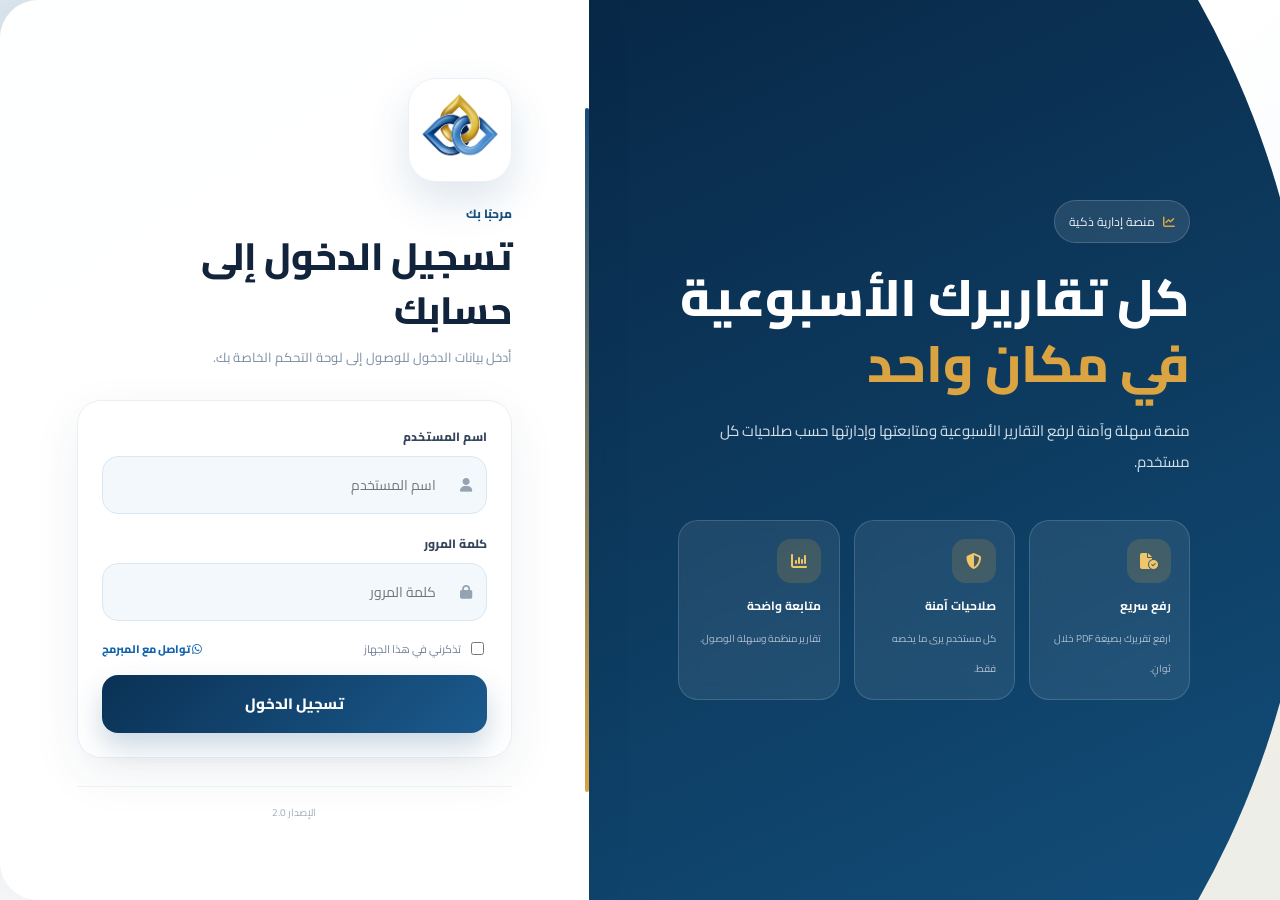
==== commit 8e2b4831: "إضافة رابط واتساب للتواصل مع المبرمج" ====
--- a/index.html
+++ b/index.html
@@ -4,9 +4,9 @@
 <meta charset="UTF-8"><meta name="viewport" content="width=device-width, initial-scale=1.0, viewport-fit=cover">
 <title>نظام التقارير الأسبوعية</title><meta name="theme-color" content="#0b3156"><meta name="mobile-web-app-capable" content="yes"><meta name="apple-mobile-web-app-capable" content="yes"><meta name="apple-mobile-web-app-title" content="التقارير الأسبوعية">
 <link rel="manifest" href="manifest.webmanifest"><link rel="apple-touch-icon" href="logo.png">
-<link rel="preconnect" href="https://fonts.googleapis.com"><link rel="preconnect" href="https://fonts.gstatic.com" crossorigin><link href="https://fonts.googleapis.com/css2?family=Cairo:wght@300;400;600;700;800&display=swap" rel="stylesheet"><link rel="stylesheet" href="https://cdnjs.cloudflare.com/ajax/libs/font-awesome/6.7.2/css/all.min.css"><link rel="stylesheet" href="css/variables.css"><link rel="stylesheet" href="css/theme.css"><link rel="stylesheet" href="css/animations.css"><link rel="stylesheet" href="css/login.css"><link rel="stylesheet" href="css/app-modern.css"><link rel="stylesheet" href="css/login-modern.css?v=3"><link rel="stylesheet" href="css/dialog.css">
+<link rel="preconnect" href="https://fonts.googleapis.com"><link rel="preconnect" href="https://fonts.gstatic.com" crossorigin><link href="https://fonts.googleapis.com/css2?family=Cairo:wght@300;400;600;700;800&display=swap" rel="stylesheet"><link rel="stylesheet" href="https://cdnjs.cloudflare.com/ajax/libs/font-awesome/6.7.2/css/all.min.css"><link rel="stylesheet" href="css/variables.css"><link rel="stylesheet" href="css/theme.css"><link rel="stylesheet" href="css/animations.css"><link rel="stylesheet" href="css/login.css"><link rel="stylesheet" href="css/app-modern.css"><link rel="stylesheet" href="css/login-modern.css?v=4"><link rel="stylesheet" href="css/dialog.css">
 <style>#pwaInstallBanner{position:fixed;z-index:99999;left:16px;right:16px;bottom:16px;display:flex;align-items:center;gap:12px;padding:14px 16px;background:#fff;border:1px solid #e5e7eb;border-radius:18px;box-shadow:0 12px 40px rgba(0,0,0,.16);font-family:Cairo,sans-serif}.pwa-install-icon{width:46px;height:46px;flex:0 0 46px;border-radius:12px;overflow:hidden;background:#f3f4f6}.pwa-install-icon img{width:100%;height:100%;object-fit:cover}.pwa-install-content{flex:1;min-width:0;display:flex;flex-direction:column}.pwa-install-content strong{font-size:14px}.pwa-install-content span{font-size:11px;color:#6b7280}#pwaInstallAction{border:0;border-radius:10px;padding:9px 14px;background:#174f7d;color:#fff;font-family:inherit;font-weight:700;cursor:pointer;white-space:nowrap}#pwaInstallClose{border:0;background:transparent;font-size:22px;color:#6b7280;cursor:pointer;padding:2px 5px}@media(max-width:520px){#pwaInstallBanner{left:10px;right:10px;bottom:10px;padding:11px}}</style>
 </head><body>
-<div class="login-wrapper"><section class="login-brand"><div class="brand-content"><div class="brand-badge"><i class="fa-solid fa-chart-line"></i> منصة إدارية ذكية</div><h1 class="brand-title">كل تقاريرك الأسبوعية<br><span>في مكان واحد</span></h1><p class="brand-description">منصة سهلة وآمنة لرفع التقارير الأسبوعية ومتابعتها وإدارتها حسب صلاحيات كل مستخدم.</p><div class="brand-features"><div class="brand-feature"><i class="fa-solid fa-file-circle-check"></i><b>رفع سريع</b><span>ارفع تقريرك بصيغة PDF خلال ثوانٍ.</span></div><div class="brand-feature"><i class="fa-solid fa-shield-halved"></i><b>صلاحيات آمنة</b><span>كل مستخدم يرى ما يخصه فقط.</span></div><div class="brand-feature"><i class="fa-solid fa-chart-column"></i><b>متابعة واضحة</b><span>تقارير منظمة وسهلة الوصول.</span></div></div></div></section><div class="login-card fade-up"><div class="logo float"><img src="assets/logo.png" alt="شعار جمعية الراكه الدعوية"></div><div class="login-kicker">مرحبًا بك</div><h1 class="login-title">تسجيل الدخول إلى حسابك</h1><p class="login-subtitle">أدخل بيانات الدخول للوصول إلى لوحة التحكم الخاصة بك.</p><form class="login-form"><label class="login-label">اسم المستخدم</label><div class="input-group"><i class="fa-solid fa-user"></i><input id="username" type="text" autocomplete="username" placeholder="اسم المستخدم"></div><label class="login-label">كلمة المرور</label><div class="input-group"><i class="fa-solid fa-lock"></i><input id="password" type="password" autocomplete="current-password" placeholder="كلمة المرور"></div><div class="login-options"><label><input type="checkbox" id="rememberMe"> تذكرني في هذا الجهاز</label><a href="#" onclick="return false">تواصل مع الإدارة</a></div><button id="loginBtn" type="button" class="login-btn ripple"><span id="loginText">تسجيل الدخول</span></button></form><div class="login-footer">الإصدار 2.0</div></div></div>
+<div class="login-wrapper"><section class="login-brand"><div class="brand-content"><div class="brand-badge"><i class="fa-solid fa-chart-line"></i> منصة إدارية ذكية</div><h1 class="brand-title">كل تقاريرك الأسبوعية<br><span>في مكان واحد</span></h1><p class="brand-description">منصة سهلة وآمنة لرفع التقارير الأسبوعية ومتابعتها وإدارتها حسب صلاحيات كل مستخدم.</p><div class="brand-features"><div class="brand-feature"><i class="fa-solid fa-file-circle-check"></i><b>رفع سريع</b><span>ارفع تقريرك بصيغة PDF خلال ثوانٍ.</span></div><div class="brand-feature"><i class="fa-solid fa-shield-halved"></i><b>صلاحيات آمنة</b><span>كل مستخدم يرى ما يخصه فقط.</span></div><div class="brand-feature"><i class="fa-solid fa-chart-column"></i><b>متابعة واضحة</b><span>تقارير منظمة وسهلة الوصول.</span></div></div></div></section><div class="login-card fade-up"><div class="logo float"><img src="assets/logo.png" alt="شعار جمعية الراكه الدعوية"></div><div class="login-kicker">مرحبًا بك</div><h1 class="login-title">تسجيل الدخول إلى حسابك</h1><p class="login-subtitle">أدخل بيانات الدخول للوصول إلى لوحة التحكم الخاصة بك.</p><form class="login-form"><label class="login-label">اسم المستخدم</label><div class="input-group"><i class="fa-solid fa-user"></i><input id="username" type="text" autocomplete="username" placeholder="اسم المستخدم"></div><label class="login-label">كلمة المرور</label><div class="input-group"><i class="fa-solid fa-lock"></i><input id="password" type="password" autocomplete="current-password" placeholder="كلمة المرور"></div><div class="login-options"><label><input type="checkbox" id="rememberMe"> تذكرني في هذا الجهاز</label><a href="https://wa.me/966580956015" target="_blank" rel="noopener noreferrer"><i class="fa-brands fa-whatsapp"></i> تواصل مع المبرمج</a></div><button id="loginBtn" type="button" class="login-btn ripple"><span id="loginText">تسجيل الدخول</span></button></form><div class="login-footer">الإصدار 2.0</div></div></div>
 <script src="js/config.js"></script><script src="js/storage.js"></script><script src="js/api.js"></script><script src="js/auth.js"></script><script src="js/dialog.js"></script><script src="js/pwa.js"></script><script>if('serviceWorker' in navigator){window.addEventListener('load',()=>navigator.serviceWorker.register('./service-worker.js').catch(console.error));}</script>
 </body></html>
--- a/css/login-modern.css
+++ b/css/login-modern.css
@@ -1,30 +1,12 @@
-/* Modern Login UI - v3 */
+/* Modern Login UI - v4 */
 :root{--navy:#0b3156;--navy2:#174f7d;--gold:#d6a441;--ink:#12243c;--muted:#7b8da2;--line:#dce7f1;--surface:#f5f9fc}
 body{background:#f3f7fb!important;font-family:Cairo,sans-serif}
 .login-wrapper{min-height:100svh!important;background:linear-gradient(145deg,#eef5fa 0%,#fff 48%,#eef5fa 100%)!important;grid-template-columns:minmax(0,1.08fr) minmax(430px,.92fr)!important}
 .login-wrapper:before{width:700px;height:700px;top:-330px;left:-240px;background:rgba(23,79,125,.08)!important;box-shadow:0 0 0 110px rgba(23,79,125,.035),0 0 0 220px rgba(23,79,125,.018)!important}
 .login-wrapper:after{width:520px;height:520px;bottom:-310px;right:-180px;background:rgba(214,164,65,.10)!important}
 .login-brand{background:linear-gradient(155deg,#082847,#124d78);clip-path:ellipse(105% 92% at 0% 50%);padding:55px 7vw!important}
-.brand-content{width:min(600px,100%);text-align:right}
-.brand-badge{background:rgba(255,255,255,.10)!important;border-color:rgba(255,255,255,.16)!important;padding:9px 14px!important;font-size:12px!important}
-.brand-title{font-size:clamp(38px,4vw,58px)!important;line-height:1.28!important;margin-bottom:18px!important}
-.brand-description{font-size:15px!important;line-height:2.1!important;color:#d4e0ea!important}
-.brand-features{gap:14px!important;margin-top:42px!important}
-.brand-feature{min-height:125px!important;padding:18px!important;border-radius:20px!important;background:rgba(255,255,255,.08)!important;border-color:rgba(255,255,255,.15)!important}
-.brand-feature i{width:44px!important;height:44px!important;border-radius:14px!important;background:rgba(214,164,65,.18)!important;color:#f0c66a!important}
-.brand-feature b{font-size:12px!important}.brand-feature span{font-size:10px!important}
-.login-card{min-height:100svh!important;padding:52px clamp(30px,6vw,88px)!important;border-radius:38px 0 0 38px!important;box-shadow:-30px 0 80px rgba(10,42,70,.10)!important;background:rgba(255,255,255,.96)!important}
-.login-card .logo{width:104px!important;height:104px!important;border-radius:28px!important;padding:12px!important;margin-bottom:20px!important;box-shadow:0 18px 42px rgba(23,79,125,.14)!important}
-.login-kicker{font-size:12px!important;color:var(--navy2)!important}.login-title{font-size:clamp(28px,3vw,38px)!important;color:var(--ink)!important;margin-bottom:8px!important}.login-subtitle{font-size:13px!important;margin-bottom:30px!important;color:var(--muted)!important}
-.login-form{background:#fff;border:1px solid #e8eff5;border-radius:24px;padding:24px;box-shadow:0 16px 50px rgba(22,56,85,.07)}
-.login-label{font-size:12px!important;margin-bottom:8px!important}.input-group{margin-bottom:18px}.input-group input{height:58px!important;border-radius:16px!important;background:#f3f8fc!important;border-color:#dbe7f0!important;font-size:14px!important;padding-right:50px!important}.input-group input:focus{background:#fff!important;border-color:var(--navy2)!important;box-shadow:0 0 0 4px rgba(23,79,125,.09)!important}.input-group input:-webkit-autofill{-webkit-box-shadow:0 0 0 1000px #f3f8fc inset!important;-webkit-text-fill-color:#172033!important}
-.login-options{font-size:11px!important;margin:0 0 16px!important}.login-options a{color:#1263ad!important}.login-btn{height:58px!important;border-radius:16px!important;background:linear-gradient(135deg,#0a3155,#1b5a8d)!important;font-size:15px!important;box-shadow:0 14px 28px rgba(23,79,125,.22)!important}.login-footer{text-align:center;margin-top:28px!important;font-size:10px!important}
-@media(max-width:1000px){
- .login-wrapper{display:block!important;overflow:auto!important;padding:0!important;background:linear-gradient(180deg,#edf5fa 0%,#fff 32%,#f3f7fb 100%)!important}
- .login-brand{display:block!important;clip-path:none!important;background:linear-gradient(145deg,#082847,#14547f)!important;min-height:auto!important;padding:28px 22px 48px!important;border-radius:0 0 42px 42px!important}
- .brand-content{width:100%!important;text-align:center!important}.brand-badge{display:none!important}.brand-title{font-size:24px!important;margin:0!important;color:#fff!important}.brand-title span{color:#f0c66a!important}.brand-description{font-size:11px!important;line-height:1.9!important;margin:8px auto 0!important;max-width:390px!important}.brand-features{display:none!important}
- .login-card{min-height:auto!important;max-width:560px!important;width:calc(100% - 28px)!important;margin:-34px auto 24px!important;padding:28px 20px 24px!important;border-radius:30px!important;box-shadow:0 18px 50px rgba(19,55,85,.12)!important;background:rgba(255,255,255,.98)!important}.login-card:after{display:none!important}
- .login-card .logo{width:92px!important;height:92px!important;margin:-64px auto 18px!important;border-radius:25px!important}.login-kicker,.login-title,.login-subtitle{text-align:center}.login-title{font-size:27px!important}.login-subtitle{font-size:11px!important;margin-bottom:22px!important}.login-form{padding:18px;border-radius:20px;box-shadow:none;background:#fff}.login-footer{margin-top:20px!important}
-}
+.brand-content{width:min(600px,100%);text-align:right}.brand-badge{background:rgba(255,255,255,.10)!important;border-color:rgba(255,255,255,.16)!important;padding:9px 14px!important;font-size:12px!important}.brand-title{font-size:clamp(38px,4vw,58px)!important;line-height:1.28!important;margin-bottom:18px!important}.brand-description{font-size:15px!important;line-height:2.1!important;color:#d4e0ea!important}.brand-features{gap:14px!important;margin-top:42px!important}.brand-feature{min-height:125px!important;padding:18px!important;border-radius:20px!important;background:rgba(255,255,255,.08)!important;border-color:rgba(255,255,255,.15)!important}.brand-feature i{width:44px!important;height:44px!important;border-radius:14px!important;background:rgba(214,164,65,.18)!important;color:#f0c66a!important}.brand-feature b{font-size:12px!important}.brand-feature span{font-size:10px!important}
+.login-card{min-height:100svh!important;padding:52px clamp(30px,6vw,88px)!important;border-radius:38px 0 0 38px!important;box-shadow:-30px 0 80px rgba(10,42,70,.10)!important;background:rgba(255,255,255,.96)!important}.login-card .logo{width:104px!important;height:104px!important;border-radius:28px!important;padding:12px!important;margin-bottom:20px!important;box-shadow:0 18px 42px rgba(23,79,125,.14)!important}.login-kicker{font-size:12px!important;color:var(--navy2)!important}.login-title{font-size:clamp(28px,3vw,38px)!important;color:var(--ink)!important;margin-bottom:8px!important}.login-subtitle{font-size:13px!important;margin-bottom:30px!important;color:var(--muted)!important}.login-form{background:#fff;border:1px solid #e8eff5;border-radius:24px;padding:24px;box-shadow:0 16px 50px rgba(22,56,85,.07)}.login-label{font-size:12px!important;margin-bottom:8px!important}.input-group{margin-bottom:18px}.input-group input{height:58px!important;border-radius:16px!important;background:#f3f8fc!important;border-color:#dbe7f0!important;font-size:14px!important;padding-right:50px!important}.input-group input:focus{background:#fff!important;border-color:var(--navy2)!important;box-shadow:0 0 0 4px rgba(23,79,125,.09)!important}.input-group input:-webkit-autofill{-webkit-box-shadow:0 0 0 1000px #f3f8fc inset!important;-webkit-text-fill-color:#172033!important}.login-options{font-size:11px!important;margin:0 0 16px!important}.login-options a{color:#1263ad!important}.login-btn{height:58px!important;width:100%!important;display:flex!important;align-items:center!important;justify-content:center!important;text-align:center!important;margin-left:auto!important;margin-right:auto!important;border-radius:16px!important;background:linear-gradient(135deg,#0a3155,#1b5a8d)!important;font-size:15px!important;box-shadow:0 14px 28px rgba(23,79,125,.22)!important}.login-btn span{display:block!important;width:100%!important;text-align:center!important}.login-footer{text-align:center;margin-top:28px!important;font-size:10px!important}
+@media(max-width:1000px){.login-wrapper{display:block!important;overflow:auto!important;padding:0!important;background:linear-gradient(180deg,#edf5fa 0%,#fff 32%,#f3f7fb 100%)!important}.login-brand{display:block!important;clip-path:none!important;background:linear-gradient(145deg,#082847,#14547f)!important;min-height:auto!important;padding:28px 22px 48px!important;border-radius:0 0 42px 42px!important}.brand-content{width:100%!important;text-align:center!important}.brand-badge{display:none!important}.brand-title{font-size:24px!important;margin:0!important;color:#fff!important}.brand-title span{color:#f0c66a!important}.brand-description{font-size:11px!important;line-height:1.9!important;margin:8px auto 0!important;max-width:390px!important}.brand-features{display:none!important}.login-card{min-height:auto!important;max-width:560px!important;width:calc(100% - 28px)!important;margin:-34px auto 24px!important;padding:28px 20px 24px!important;border-radius:30px!important;box-shadow:0 18px 50px rgba(19,55,85,.12)!important;background:rgba(255,255,255,.98)!important}.login-card:after{display:none!important}.login-card .logo{width:92px!important;height:92px!important;margin:-64px auto 18px!important;border-radius:25px!important}.login-kicker,.login-title,.login-subtitle{text-align:center}.login-title{font-size:27px!important}.login-subtitle{font-size:11px!important;margin-bottom:22px!important}.login-form{padding:18px;border-radius:20px;box-shadow:none;background:#fff}.login-btn{width:100%!important;justify-content:center!important;text-align:center!important}.login-footer{margin-top:20px!important}}
 @media(max-width:520px){.login-brand{padding:24px 18px 42px!important}.brand-title{font-size:21px!important}.login-card{width:calc(100% - 20px)!important;padding:25px 14px 20px!important}.login-card .logo{width:86px!important;height:86px!important;margin-top:-60px!important}.login-title{font-size:25px!important}.login-form{padding:16px}.input-group input{height:54px!important}.login-btn{height:56px!important}}
 @media(prefers-reduced-motion:no-preference){.login-card{animation:loginIn .55s ease both}.login-brand{animation:brandIn .6s ease both}@keyframes loginIn{from{opacity:0;transform:translateY(16px)}to{opacity:1;transform:none}}@keyframes brandIn{from{opacity:0;transform:translateY(-12px)}to{opacity:1;transform:none}}}
